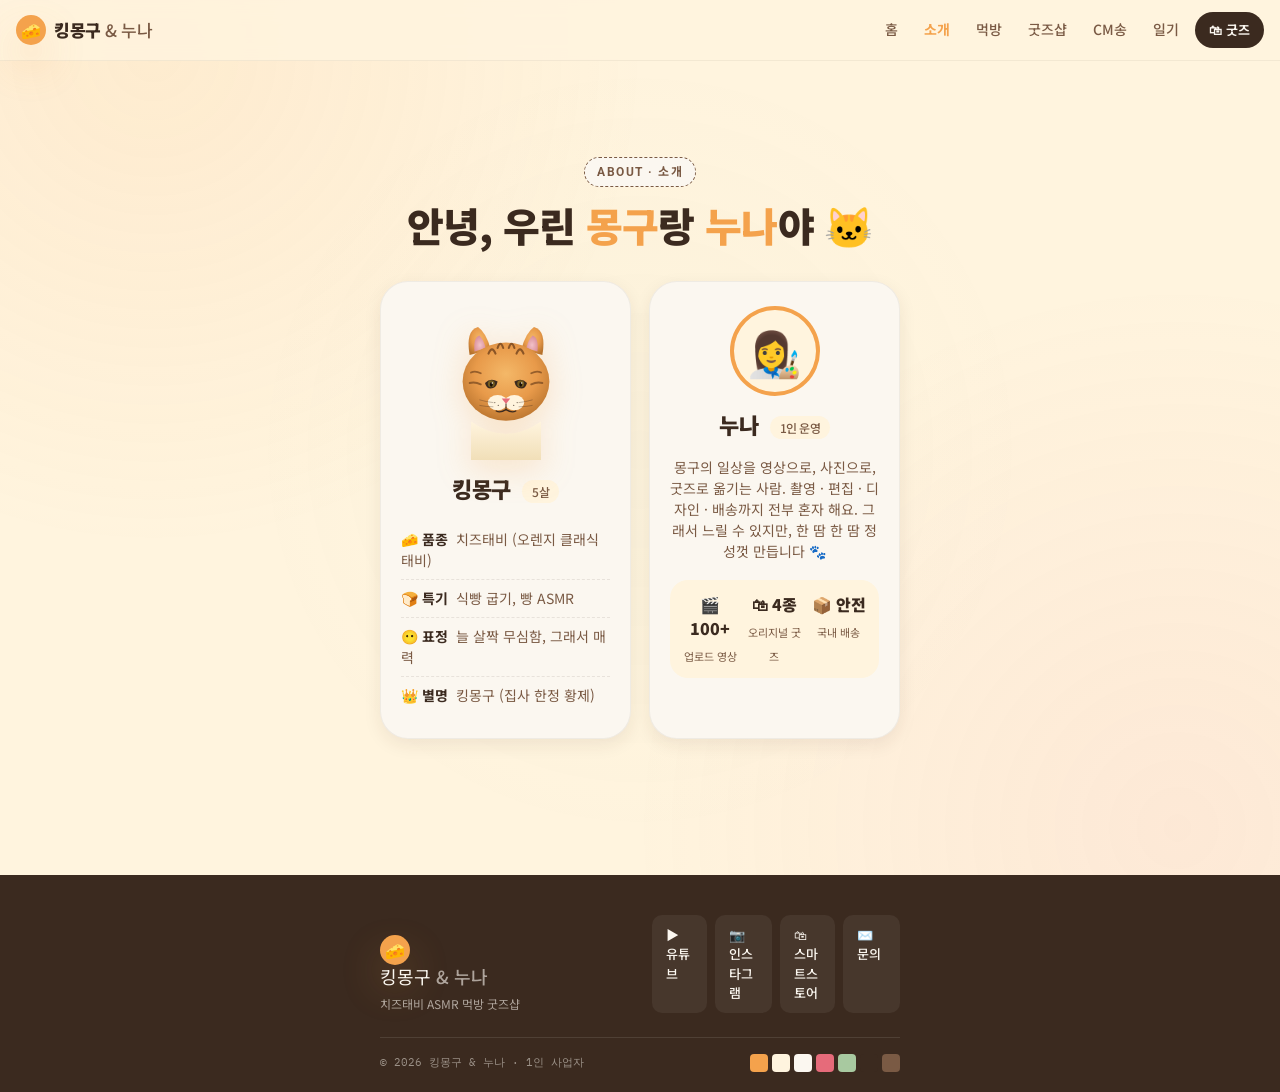
==== about.html @ 5a8cb46b "Refactor: split single-page site into tab-based multi-page structure - index.html: hero + quick-link" ====
<!doctype html>
<html lang="ko">
<head>
  <meta charset="utf-8" />
  <meta name="viewport" content="width=device-width,initial-scale=1,viewport-fit=cover" />
  <meta name="theme-color" content="#F4A24C" />
  <meta name="description" content="치즈태비 킹몽구와 누나를 소개합니다." />

  <title>소개 — 킹몽구 &amp; 누나</title>

  <link rel="preconnect" href="https://fonts.googleapis.com">
  <link rel="preconnect" href="https://fonts.gstatic.com" crossorigin>
  <link href="https://fonts.googleapis.com/css2?family=Noto+Sans+KR:wght@400;500;700;800;900&family=Roboto:wght@400;500;700;900&family=IBM+Plex+Mono:wght@400;500;600&display=swap" rel="stylesheet">

  <link rel="stylesheet" href="./styles.css" />
  <link rel="icon" href="data:image/svg+xml,%3Csvg xmlns='http://www.w3.org/2000/svg' viewBox='0 0 100 100'%3E%3Ctext y='.9em' font-size='90'%3E🧀%3C/text%3E%3C/svg%3E" />
</head>
<body data-page="about">

<!-- ============ 상단 네비 ============ -->
<header class="topbar" data-shrink>
  <a class="brand" href="index.html" aria-label="킹몽구 홈">
    <span class="brand-dot">🧀</span>
    <span class="brand-name">킹몽구 <em>&amp; 누나</em></span>
  </a>
  <nav class="topnav" aria-label="페이지">
    <a href="index.html">홈</a>
    <a href="about.html">소개</a>
    <a href="videos.html">먹방</a>
    <a href="shop.html">굿즈샵</a>
    <a href="cmsong.html">CM송</a>
    <a href="diary.html">일기</a>
  </nav>
  <a class="topcta" href="shop.html">🛍 굿즈</a>
</header>

<main>

<!-- ============ 소개 ============ -->
<section class="section about" id="about">
  <div class="section-head">
    <span class="kicker">about · 소개</span>
    <h2>안녕, 우린 <em>몽구</em>랑 <em>누나</em>야 🐱</h2>
  </div>

  <div class="about-grid">
    <div class="about-card mongu-card">
      <object class="about-mongu" type="image/svg+xml" data="./assets/mongu.svg" tabindex="-1"></object>
      <h3>킹몽구 <span class="age">5살</span></h3>
      <ul class="facts">
        <li>🧀 <b>품종</b> 치즈태비 (오렌지 클래식 태비)</li>
        <li>🍞 <b>특기</b> 식빵 굽기, 빵 ASMR</li>
        <li>😶 <b>표정</b> 늘 살짝 무심함, 그래서 매력</li>
        <li>👑 <b>별명</b> 킹몽구 (집사 한정 황제)</li>
      </ul>
    </div>

    <div class="about-card sister-card">
      <div class="sis-emoji">👩‍🎨</div>
      <h3>누나 <span class="age">1인 운영</span></h3>
      <p class="sis-bio">
        몽구의 일상을 영상으로, 사진으로, 굿즈로 옮기는 사람.
        촬영 · 편집 · 디자인 · 배송까지 전부 혼자 해요.
        그래서 느릴 수 있지만, 한 땀 한 땀 정성껏 만듭니다 🐾
      </p>
      <div class="trust">
        <div class="trust-item"><b>🎬 100+</b><span>업로드 영상</span></div>
        <div class="trust-item"><b>🛍 4종</b><span>오리지널 굿즈</span></div>
        <div class="trust-item"><b>📦 안전</b><span>국내 배송</span></div>
      </div>
    </div>
  </div>
</section>

</main>

<!-- ============ 푸터 ============ -->
<footer class="foot">
  <div class="foot-top">
    <div class="foot-brand">
      <span class="brand-dot">🧀</span>
      <span class="brand-name">킹몽구 <em>&amp; 누나</em></span>
      <p class="foot-tag">치즈태비 ASMR 먹방 굿즈샵</p>
    </div>
    <div class="foot-links">
      <a href="https://www.youtube.com/@cat.sister" target="_blank" rel="noopener">▶ 유튜브</a>
      <a href="#" target="_blank" rel="noopener">📷 인스타그램</a>
      <a href="#" target="_blank" rel="noopener">🛍 스마트스토어</a>
      <a href="mailto:hello@example.com">✉️ 문의</a>
    </div>
  </div>
  <div class="foot-bottom">
    <span>© 2026 킹몽구 & 누나 · 1인 사업자</span>
    <span class="palette-strip" aria-label="브랜드 컬러팔레트">
      <i style="background:#F4A24C"></i>
      <i style="background:#FFF4DE"></i>
      <i style="background:#FBF7F0"></i>
      <i style="background:#E66B7A"></i>
      <i style="background:#A8C9A0"></i>
      <i style="background:#3B2A1F"></i>
      <i style="background:#7A5A44"></i>
    </span>
  </div>
</footer>

<script src="./app.js" defer></script>
</body>
</html>
---- styles.css ----
/* ============================================
   킹몽구 & 누나 — Brand Site Stylesheet v1
   디자인 시스템: 7-color warm analog palette
   ============================================ */

/* ===== Tokens ===== */
:root {
  /* Brand colors */
  --cheese:     #F4A24C;
  --cream:      #FFF4DE;
  --paper:      #FBF7F0;
  --strawberry: #E66B7A;
  --sage:       #A8C9A0;
  --bean:       #3B2A1F;
  --mocha:      #7A5A44;

  /* Semantic */
  --bg:         var(--cream);
  --surface:    var(--paper);
  --ink:        var(--bean);
  --ink-soft:   var(--mocha);
  --primary:    var(--cheese);
  --accent:     var(--strawberry);

  /* Type */
  --font-kr: 'Noto Sans KR','Apple SD Gothic Neo',sans-serif;
  --font-en: 'Roboto','Noto Sans KR',sans-serif;
  --font-mono: 'IBM Plex Mono',monospace;

  /* Layout */
  --container: 520px;
  --container-wide: 1080px;
  --radius-sm: 10px;
  --radius:    18px;
  --radius-lg: 28px;

  /* Shadows */
  --shadow-1: 0 6px 18px rgba(59,42,31,.08);
  --shadow-2: 0 12px 32px rgba(59,42,31,.14);
  --shadow-warm: 0 20px 40px rgba(244,162,76,.25);

  /* Motion */
  --ease: cubic-bezier(.2,.8,.2,1);
}

/* ===== Reset ===== */
*, *::before, *::after { box-sizing: border-box; }
html, body { margin: 0; padding: 0; }
body {
  font-family: var(--font-kr);
  color: var(--ink);
  background: var(--bg);
  line-height: 1.5;
  -webkit-font-smoothing: antialiased;
  -webkit-text-size-adjust: 100%;
  overflow-x: hidden;
}
img, svg, object { display: block; max-width: 100%; }
a { color: inherit; text-decoration: none; }
button { font: inherit; color: inherit; background: none; border: 0; cursor: pointer; }

/* ===== Ambient bg (whole page) ===== */
body::before {
  content: "";
  position: fixed; inset: 0;
  background:
    radial-gradient(circle at 12% 6%, rgba(244,162,76,.10), transparent 35%),
    radial-gradient(circle at 92% 92%, rgba(230,107,122,.08), transparent 38%),
    radial-gradient(circle at 50% 50%, rgba(168,201,160,.04), transparent 50%);
  pointer-events: none;
  z-index: -1;
}

/* ===== Topbar (sticky) ===== */
.topbar {
  position: sticky; top: 0; z-index: 50;
  display: flex; align-items: center; gap: 12px;
  padding: 12px 16px;
  background: rgba(255,244,222,.85);
  backdrop-filter: blur(10px);
  -webkit-backdrop-filter: blur(10px);
  border-bottom: 1px solid rgba(59,42,31,.06);
  transition: padding .25s var(--ease), background .25s var(--ease);
}
.topbar[data-shrunk] {
  padding: 8px 16px;
  background: rgba(251,247,240,.92);
  box-shadow: 0 1px 0 rgba(59,42,31,.06);
}
.brand {
  display: flex; align-items: center; gap: 8px;
  font-weight: 900; letter-spacing: -.5px;
  margin-right: auto;
}
.brand-dot {
  width: 30px; height: 30px;
  display: grid; place-items: center;
  background: var(--cheese);
  border-radius: 50%;
  font-size: 16px;
  box-shadow: var(--shadow-warm);
  flex-shrink: 0;
}
.brand-name {
  font-size: 17px; line-height: 1; color: var(--ink);
}
.brand-name em {
  font-style: normal; color: var(--mocha); font-weight: 500;
}
.topnav { display: none; gap: 18px; font-size: 14px; font-weight: 500; color: var(--ink-soft); }
.topnav a { padding: 6px 4px; border-radius: 6px; transition: color .15s; }
.topnav a:hover { color: var(--ink); }
.topcta {
  background: var(--ink);
  color: var(--paper);
  padding: 8px 14px;
  border-radius: 999px;
  font-size: 13px; font-weight: 700;
  transition: transform .15s var(--ease), background .15s;
}
.topcta:hover { transform: translateY(-1px); background: var(--cheese); color: var(--ink); }

/* ===== HERO ===== */
.hero {
  position: relative;
  min-height: 92vh;
  min-height: 92svh;
  display: flex; flex-direction: column; justify-content: flex-end;
  padding: 24px 20px 60px;
  overflow: hidden;
  isolation: isolate;
  color: var(--paper);
}
.hero-bg {
  position: absolute; inset: 0; z-index: -1;
  background:
    radial-gradient(circle at 70% 35%, #E89A4A 0%, #C97D2C 55%, #6E4317 100%);
  overflow: hidden;
}
.hero-bg iframe {
  position: absolute; top: 50%; left: 50%;
  width: 177.77vh; min-width: 100%; height: 56.25vw; min-height: 100%;
  transform: translate(-50%,-50%);
  border: 0;
  pointer-events: none;
  opacity: 0;
  transition: opacity .8s ease;
}
.hero-bg iframe.is-loaded { opacity: 1; }
.hero-fallback {
  position: absolute; inset: 0;
  display: grid; place-items: center;
}
.hero-mongu {
  width: min(60vw, 360px);
  filter: drop-shadow(0 10px 30px rgba(0,0,0,.2));
  animation: gentle-bob 4s var(--ease) infinite;
  pointer-events: none;
}
@keyframes gentle-bob {
  0%, 100% { transform: translateY(0) rotate(-2deg); }
  50%      { transform: translateY(-10px) rotate(2deg); }
}
.hero-scrim {
  position: absolute; inset: 0;
  background:
    linear-gradient(180deg,
      rgba(59,42,31,.55) 0%,
      rgba(59,42,31,.10) 35%,
      rgba(59,42,31,.10) 55%,
      rgba(59,42,31,.85) 100%);
}
.hero-grain {
  position: absolute; inset: 0;
  background-image: url("data:image/svg+xml;utf8,<svg xmlns='http://www.w3.org/2000/svg' width='180' height='180'><filter id='n'><feTurbulence type='fractalNoise' baseFrequency='1.2' numOctaves='2' seed='4'/><feColorMatrix values='0 0 0 0 1  0 0 0 0 1  0 0 0 0 1  0 0 0 0.06 0'/></filter><rect width='100%25' height='100%25' filter='url(%23n)'/></svg>");
  mix-blend-mode: overlay;
  pointer-events: none;
}

.hero-tags {
  position: absolute; top: 16px; left: 16px;
  display: flex; gap: 8px;
  z-index: 2;
}
.tag {
  font-family: var(--font-en);
  font-size: 11px; font-weight: 700; letter-spacing: .5px;
  padding: 5px 10px; border-radius: 999px;
  background: rgba(251,247,240,.18);
  border: 1px solid rgba(251,247,240,.35);
  backdrop-filter: blur(4px);
  color: var(--paper);
}
.tag-live { color: #fff; background: var(--strawberry); border-color: transparent; }

.hero-copy {
  position: relative; z-index: 1;
}
.hero-badge {
  display: inline-block;
  font-size: 12px; font-weight: 700; letter-spacing: .3px;
  padding: 6px 12px; border-radius: 999px;
  background: rgba(251,247,240,.18);
  border: 1px solid rgba(251,247,240,.35);
  margin-bottom: 16px;
}
.hero-copy h1 {
  font-family: var(--font-kr);
  font-weight: 900;
  font-size: clamp(34px, 9vw, 52px);
  line-height: 1.15;
  letter-spacing: -.7px;
  margin: 0 0 12px;
  text-shadow: 0 4px 16px rgba(0,0,0,.35);
}
.hero-copy h1 em { font-style: normal; color: var(--cheese); }
.hero-sub {
  font-size: clamp(14px, 3.6vw, 17px);
  line-height: 1.6;
  margin: 0 0 24px;
  opacity: .95;
}
.hero-sub b { color: var(--cheese); font-weight: 700; }
.hero-ctas {
  display: flex; gap: 10px; flex-wrap: wrap;
}
.btn {
  display: inline-flex; align-items: center; justify-content: center;
  gap: 6px;
  padding: 14px 22px;
  border-radius: 999px;
  font-weight: 700; font-size: 14px;
  letter-spacing: -.2px;
  transition: transform .18s var(--ease), box-shadow .18s, background .15s;
  white-space: nowrap;
}
.btn-primary { background: var(--cheese); color: var(--ink); box-shadow: 0 8px 18px rgba(244,162,76,.35); }
.btn-primary:hover { transform: translateY(-2px); box-shadow: 0 12px 24px rgba(244,162,76,.45); }
.btn-ghost {
  background: rgba(251,247,240,.16);
  color: var(--paper);
  border: 1px solid rgba(251,247,240,.5);
}
.btn-ghost:hover { background: rgba(251,247,240,.26); }
.btn-sm { padding: 8px 16px; font-size: 13px; }

.hero-scroll {
  position: absolute; bottom: 18px; left: 50%; transform: translateX(-50%);
  display: flex; flex-direction: column; gap: 4px; align-items: center;
  padding: 8px;
}
.hero-scroll span {
  width: 6px; height: 6px; border-radius: 50%;
  background: rgba(251,247,240,.6);
  animation: scroll-pulse 1.5s var(--ease) infinite;
}
.hero-scroll span:nth-child(2) { animation-delay: .2s; }
.hero-scroll span:nth-child(3) { animation-delay: .4s; }
@keyframes scroll-pulse {
  0%, 100% { opacity: .3; transform: translateY(0); }
  50%      { opacity: 1; transform: translateY(2px); }
}

/* ===== Section base ===== */
.section {
  padding: 64px 20px;
  max-width: var(--container-wide);
  margin: 0 auto;
}
.section-head {
  max-width: var(--container);
  margin: 0 auto 32px;
  text-align: center;
}
.kicker {
  display: inline-block;
  font-family: var(--font-en);
  font-size: 12px; font-weight: 700; letter-spacing: 1.5px;
  text-transform: uppercase;
  color: var(--mocha);
  background: var(--paper);
  padding: 5px 12px; border-radius: 999px;
  border: 1px dashed var(--mocha);
  margin-bottom: 14px;
}
.section h2 {
  font-family: var(--font-kr);
  font-weight: 900;
  font-size: clamp(26px, 7vw, 40px);
  line-height: 1.2;
  letter-spacing: -.7px;
  margin: 0 0 12px;
  color: var(--ink);
}
.section h2 em { font-style: normal; color: var(--cheese); }
.section-sub {
  font-size: 14px; color: var(--ink-soft); margin: 0;
}
.section-sub a { color: var(--cheese); font-weight: 700; }

/* ===== About ===== */
.about-grid {
  display: grid; gap: 18px;
  max-width: var(--container);
  margin: 0 auto;
}
.about-card {
  background: var(--paper);
  border-radius: var(--radius-lg);
  padding: 24px 20px;
  box-shadow: var(--shadow-1);
  border: 1px solid rgba(59,42,31,.06);
  text-align: center;
}
.about-card h3 {
  font-weight: 900;
  font-size: 22px;
  margin: 12px 0 16px;
  letter-spacing: -.5px;
}
.about-card .age {
  font-size: 12px; font-weight: 500; color: var(--ink-soft);
  background: var(--cream); padding: 3px 10px; border-radius: 999px;
  margin-left: 6px; vertical-align: middle;
}
.about-mongu {
  width: 140px; height: 154px;
  margin: 0 auto;
  filter: drop-shadow(0 8px 16px rgba(244,162,76,.25));
}
.facts {
  list-style: none; padding: 0; margin: 0;
  text-align: left;
  font-size: 14px;
  color: var(--ink-soft);
}
.facts li { padding: 8px 0; border-bottom: 1px dashed rgba(59,42,31,.1); }
.facts li:last-child { border-bottom: 0; }
.facts b { color: var(--ink); margin-right: 4px; }

.sis-emoji {
  width: 90px; height: 90px;
  margin: 0 auto;
  display: grid; place-items: center;
  background: var(--cream);
  border-radius: 50%;
  font-size: 44px;
  box-shadow: inset 0 0 0 4px var(--cheese);
}
.sis-bio { font-size: 14px; color: var(--ink-soft); margin: 12px 0 18px; }
.trust {
  display: grid; grid-template-columns: repeat(3,1fr); gap: 8px;
  background: var(--cream); border-radius: var(--radius); padding: 12px;
}
.trust-item { text-align: center; }
.trust-item b { display: block; font-weight: 900; font-size: 16px; color: var(--ink); margin-bottom: 2px; }
.trust-item span { font-size: 11px; color: var(--ink-soft); }

/* ===== Videos ===== */
.video-grid {
  display: grid; grid-template-columns: 1fr 1fr;
  gap: 12px;
  max-width: var(--container);
  margin: 0 auto;
}
.video-card {
  display: block;
  background: var(--paper);
  border-radius: var(--radius);
  overflow: hidden;
  box-shadow: var(--shadow-1);
  transition: transform .2s var(--ease), box-shadow .2s;
  border: 1px solid rgba(59,42,31,.06);
}
.video-card:hover { transform: translateY(-3px); box-shadow: var(--shadow-2); }
.video-thumb {
  position: relative;
  aspect-ratio: 16/9;
  background:
    radial-gradient(circle at 60% 40%, #F4A24C 0%, #B5712C 60%, #3B2A1F 100%);
  display: grid; place-items: center;
}
.video-card[data-yt-thumb] .video-thumb {
  background-size: cover; background-position: center;
}
.play {
  width: 38px; height: 38px;
  background: rgba(251,247,240,.92);
  color: var(--ink);
  border-radius: 50%;
  display: grid; place-items: center;
  font-size: 14px;
  padding-left: 3px;
  box-shadow: 0 4px 12px rgba(0,0,0,.3);
  transition: transform .18s;
}
.video-card:hover .play { transform: scale(1.1); }
.video-meta {
  padding: 10px 12px;
  position: relative;
}
.video-meta .duration {
  position: absolute; top: -22px; right: 8px;
  background: rgba(0,0,0,.75); color: #fff;
  font-family: var(--font-mono);
  font-size: 10px;
  padding: 2px 6px;
  border-radius: 4px;
}
.video-meta h4 {
  font-size: 13px; font-weight: 700;
  margin: 0 0 4px;
  line-height: 1.3;
  letter-spacing: -.3px;
  display: -webkit-box; -webkit-line-clamp: 2; -webkit-box-orient: vertical;
  overflow: hidden;
}
.video-meta .views {
  font-family: var(--font-en);
  font-size: 11px; color: var(--ink-soft);
}

.more-link {
  display: block;
  text-align: center;
  margin-top: 24px;
  font-size: 14px; font-weight: 700;
  color: var(--cheese);
  padding: 8px;
}
.more-link:hover { text-decoration: underline; }

/* ===== Shop ===== */
.goods-grid {
  display: grid; grid-template-columns: 1fr 1fr;
  gap: 12px;
  max-width: var(--container);
  margin: 0 auto;
}
.good-card {
  position: relative;
  background: var(--paper);
  border-radius: var(--radius);
  overflow: hidden;
  box-shadow: var(--shadow-1);
  border: 1px solid rgba(59,42,31,.06);
  display: flex; flex-direction: column;
  transition: transform .2s var(--ease), box-shadow .2s;
}
.good-card:hover { transform: translateY(-3px); box-shadow: var(--shadow-2); }
.good-card.featured { grid-column: 1 / -1; }
.good-card.featured .good-art { aspect-ratio: 16/8; }
.badge-new {
  position: absolute; top: 10px; left: 10px; z-index: 2;
  background: var(--strawberry); color: var(--paper);
  font-size: 10px; font-weight: 800; letter-spacing: .5px;
  padding: 3px 9px; border-radius: 999px;
}
.good-art {
  background: var(--bg);
  background-color: var(--bg);
  aspect-ratio: 1;
  display: grid; place-items: center;
  position: relative;
  overflow: hidden;
}
.good-card .good-art { background: var(--bg); }
.good-card .good-art { background: var(--bg); background-color: var(--bg); }
.good-art { background: var(--bg); }
.good-card .good-art { background: linear-gradient(135deg, var(--bg, var(--cream)), color-mix(in srgb, var(--bg, var(--cream)) 70%, white)); }
.good-art {
  background: var(--bg, var(--cream));
}
/* override with inline --bg */
.good-card .good-art { background: linear-gradient(135deg, var(--bg, var(--cream)) 0%, transparent 100%), var(--bg, var(--cream)); }
.good-art .emoji {
  font-size: 56px;
  filter: drop-shadow(0 4px 8px rgba(0,0,0,.15));
}
.good-art .emoji-stack {
  position: absolute; bottom: 14px; right: 14px;
  font-size: 24px; opacity: .8;
}
.good-info {
  padding: 14px 14px 16px;
  flex: 1;
  display: flex; flex-direction: column;
}
.good-info h3 {
  font-size: 15px; font-weight: 800;
  margin: 0 0 4px;
  letter-spacing: -.3px;
}
.good-info p {
  font-size: 12px; color: var(--ink-soft);
  margin: 0 0 12px;
  line-height: 1.4;
  flex: 1;
}
.good-bottom {
  display: flex; align-items: center; justify-content: space-between;
  gap: 8px;
}
.price {
  font-family: var(--font-mono);
  font-weight: 700; font-size: 15px;
  color: var(--ink);
}

.shop-note {
  margin: 24px auto 0;
  max-width: var(--container);
  background: var(--cream);
  border: 1px dashed var(--mocha);
  border-radius: var(--radius);
  padding: 14px 16px;
  display: flex; gap: 12px; align-items: flex-start;
  font-size: 13px;
}
.shop-note span { font-size: 22px; flex-shrink: 0; }
.shop-note p { margin: 0; color: var(--ink-soft); line-height: 1.55; }
.shop-note b { color: var(--ink); }

/* ===== CM Song ===== */
.cmsong {
  background: linear-gradient(180deg, transparent, rgba(244,162,76,.08));
}
.song-card {
  max-width: var(--container);
  margin: 0 auto;
  background: var(--paper);
  border-radius: var(--radius-lg);
  padding: 24px 20px;
  box-shadow: var(--shadow-2);
  border: 1px solid rgba(59,42,31,.06);
  display: grid;
  grid-template-columns: 1fr;
  gap: 18px;
  align-items: center;
}
.vinyl {
  width: 180px; height: 180px;
  margin: 0 auto;
  position: relative;
}
.vinyl-disc {
  width: 100%; height: 100%;
  border-radius: 50%;
  background:
    radial-gradient(circle at 50% 50%, #2a1a10 0%, #0f0a06 60%, #050300 100%);
  position: relative;
  box-shadow: 0 12px 28px rgba(59,42,31,.35), inset 0 0 0 1px rgba(244,162,76,.1);
  display: grid; place-items: center;
}
.vinyl-disc::before, .vinyl-disc::after {
  content: ""; position: absolute; inset: 0;
  border-radius: 50%; pointer-events: none;
}
.vinyl-disc::before {
  background: repeating-radial-gradient(circle at center, transparent 0 4px, rgba(244,162,76,.04) 4px 5px);
}
.vinyl-disc::after {
  inset: 14px;
  border: 1px solid rgba(244,162,76,.08);
}
.vinyl-label {
  width: 80px; height: 80px;
  border-radius: 50%;
  background: var(--cheese);
  padding: 8px;
  box-shadow: inset 0 0 0 3px var(--paper), 0 0 0 8px var(--strawberry);
}
.vinyl.is-playing .vinyl-disc {
  animation: spin 4s linear infinite;
}
@keyframes spin {
  to { transform: rotate(360deg); }
}

.song-body h3 {
  font-size: 20px; font-weight: 900; margin: 0 0 4px;
  letter-spacing: -.5px;
  text-align: center;
}
.song-body h3 .demo {
  font-size: 12px; color: var(--ink-soft); font-weight: 500;
}
.song-credit {
  text-align: center;
  font-size: 12px; color: var(--ink-soft); margin: 0 0 16px;
  font-style: italic;
}
.lyrics {
  font-family: var(--font-kr);
  font-size: 15px; font-weight: 500;
  line-height: 1.9;
  color: var(--ink);
  background: var(--cream);
  border-radius: var(--radius);
  padding: 18px 20px;
  margin: 0 0 18px;
  white-space: pre-wrap;
  text-align: center;
}
.song-controls {
  display: flex; flex-direction: column; gap: 12px;
  margin-bottom: 14px;
}
.play-btn {
  display: inline-flex; align-items: center; gap: 10px;
  background: var(--cheese); color: var(--ink);
  padding: 12px 20px; border-radius: 999px;
  font-weight: 800;
  align-self: center;
  box-shadow: 0 6px 14px rgba(244,162,76,.35);
  transition: transform .18s var(--ease);
}
.play-btn:hover { transform: translateY(-2px); }
.play-ico { font-size: 13px; }
.volume {
  width: 100%;
  accent-color: var(--cheese);
}
.bg-toggle {
  display: flex; align-items: center; gap: 8px; justify-content: center;
  font-size: 13px; color: var(--ink-soft);
}
.bg-toggle input { accent-color: var(--cheese); }
.song-note {
  font-size: 12px; color: var(--ink-soft);
  background: var(--cream);
  border-radius: var(--radius-sm);
  padding: 10px 14px;
  margin: 0;
}
.song-note code {
  font-family: var(--font-mono);
  background: rgba(244,162,76,.18);
  padding: 1px 6px;
  border-radius: 4px;
  font-size: 11px;
}

/* ===== Diary ===== */
.diary-list {
  max-width: var(--container);
  margin: 0 auto;
  display: flex; flex-direction: column; gap: 12px;
}
.diary-item {
  background: var(--paper);
  border-radius: var(--radius);
  padding: 18px 20px;
  border: 1px solid rgba(59,42,31,.06);
  border-left: 4px solid var(--cheese);
  transition: transform .15s var(--ease);
}
.diary-item:hover { transform: translateX(4px); }
.diary-item time {
  font-family: var(--font-mono);
  font-size: 11px;
  color: var(--ink-soft);
  letter-spacing: .5px;
}
.diary-item h4 {
  font-size: 16px; font-weight: 800;
  margin: 6px 0 6px;
  letter-spacing: -.3px;
}
.diary-item p {
  font-size: 13px; color: var(--ink-soft);
  margin: 0; line-height: 1.55;
}

/* ===== Footer ===== */
.foot {
  background: var(--bean);
  color: var(--paper);
  padding: 40px 20px 20px;
  margin-top: 40px;
}
.foot-top {
  max-width: var(--container);
  margin: 0 auto 24px;
  display: grid; gap: 24px;
}
.foot-brand .brand-dot { background: var(--cheese); }
.foot-brand .brand-name { color: var(--paper); font-size: 18px; }
.foot-brand .brand-name em { color: rgba(251,247,240,.6); }
.foot-tag {
  font-size: 12px; color: rgba(251,247,240,.6);
  margin: 6px 0 0;
}
.foot-links {
  display: grid; grid-template-columns: 1fr 1fr; gap: 8px;
}
.foot-links a {
  background: rgba(251,247,240,.06);
  padding: 10px 14px;
  border-radius: var(--radius-sm);
  font-size: 13px; font-weight: 500;
  transition: background .15s;
}
.foot-links a:hover { background: rgba(244,162,76,.18); color: var(--cheese); }
.foot-bottom {
  max-width: var(--container);
  margin: 0 auto;
  padding-top: 16px;
  border-top: 1px solid rgba(251,247,240,.1);
  display: flex; flex-direction: column; gap: 12px; align-items: flex-start;
  font-size: 11px; color: rgba(251,247,240,.5);
  font-family: var(--font-mono);
}
.palette-strip {
  display: flex; gap: 4px;
}
.palette-strip i {
  width: 18px; height: 18px;
  border-radius: 4px;
  display: block;
}

/* ===== Mini music (floating) ===== */
.mini-music {
  position: fixed;
  bottom: 16px; right: 16px;
  z-index: 60;
}
.mini-music button {
  width: 52px; height: 52px;
  border-radius: 50%;
  background: var(--cheese);
  color: var(--ink);
  font-size: 22px;
  box-shadow: 0 8px 20px rgba(244,162,76,.45);
  transition: transform .18s var(--ease);
}
.mini-music button:hover { transform: scale(1.08); }
.mini-music button.is-on {
  background: var(--strawberry);
  color: var(--paper);
  animation: pulse-ring 2s var(--ease) infinite;
}
@keyframes pulse-ring {
  0%, 100% { box-shadow: 0 8px 20px rgba(230,107,122,.45), 0 0 0 0 rgba(230,107,122,.4); }
  50%      { box-shadow: 0 8px 20px rgba(230,107,122,.45), 0 0 0 12px rgba(230,107,122,0); }
}

/* ===== Reveal animation ===== */
.section-head, .about-card, .video-card, .good-card, .diary-item, .song-card {
  opacity: 0;
  transform: translateY(20px);
  transition: opacity .6s var(--ease), transform .6s var(--ease);
}
.section-head.in, .about-card.in, .video-card.in, .good-card.in, .diary-item.in, .song-card.in {
  opacity: 1; transform: translateY(0);
}

/* ===== Tablet+ ===== */
@media (min-width: 720px) {
  .topnav { display: flex; }
  .about-grid { grid-template-columns: 1fr 1fr; }
  .video-grid { grid-template-columns: repeat(4, 1fr); }
  .goods-grid { grid-template-columns: repeat(4, 1fr); }
  .good-card.featured { grid-column: span 2; grid-row: span 2; }
  .good-card.featured .good-art { aspect-ratio: 1; }
  .song-card { grid-template-columns: 200px 1fr; gap: 28px; padding: 32px; }
  .vinyl { width: 200px; height: 200px; margin: 0; }
  .song-body h3, .song-credit { text-align: left; }
  .play-btn { align-self: flex-start; }
  .lyrics { text-align: left; }
  .foot-top { grid-template-columns: 1fr 1fr; align-items: end; }
  .foot-links { grid-template-columns: repeat(4, auto); justify-content: end; }
  .foot-bottom { flex-direction: row; justify-content: space-between; align-items: center; }
  .section { padding: 96px 24px; }
  .hero-copy { max-width: 640px; margin: 0 auto; text-align: center; }
  .hero-ctas { justify-content: center; }
  .hero-tags { left: 50%; transform: translateX(-50%); }
}

/* ===== Nav active tab ===== */
.topnav a.active {
  color: var(--cheese);
  font-weight: 700;
}

/* ===== Quick links (home page) ===== */
.quick-links { padding-top: 48px; padding-bottom: 80px; }
.quick-grid {
  display: grid;
  grid-template-columns: repeat(2, 1fr);
  gap: 14px;
  max-width: var(--container);
  margin: 0 auto;
}
.quick-card {
  display: flex; flex-direction: column; align-items: center;
  gap: 8px;
  background: var(--paper);
  border-radius: var(--radius);
  padding: 24px 16px;
  box-shadow: var(--shadow-1);
  border: 1px solid rgba(59,42,31,.06);
  text-align: center;
  transition: transform .2s var(--ease), box-shadow .2s;
}
.quick-card:hover { transform: translateY(-3px); box-shadow: var(--shadow-2); }
.quick-icon { font-size: 36px; }
.quick-card h3 { font-size: 16px; font-weight: 800; margin: 0; letter-spacing: -.3px; }
.quick-card p { font-size: 12px; color: var(--ink-soft); margin: 0; line-height: 1.4; }

@media (min-width: 720px) {
  .quick-grid { grid-template-columns: repeat(5, 1fr); }
}

/* ===== Reduced motion ===== */
@media (prefers-reduced-motion: reduce) {
  *, *::before, *::after {
    animation-duration: .01ms !important;
    animation-iteration-count: 1 !important;
    transition-duration: .01ms !important;
  }
  .hero-mongu { animation: none; }
  .vinyl.is-playing .vinyl-disc { animation: none; }
}
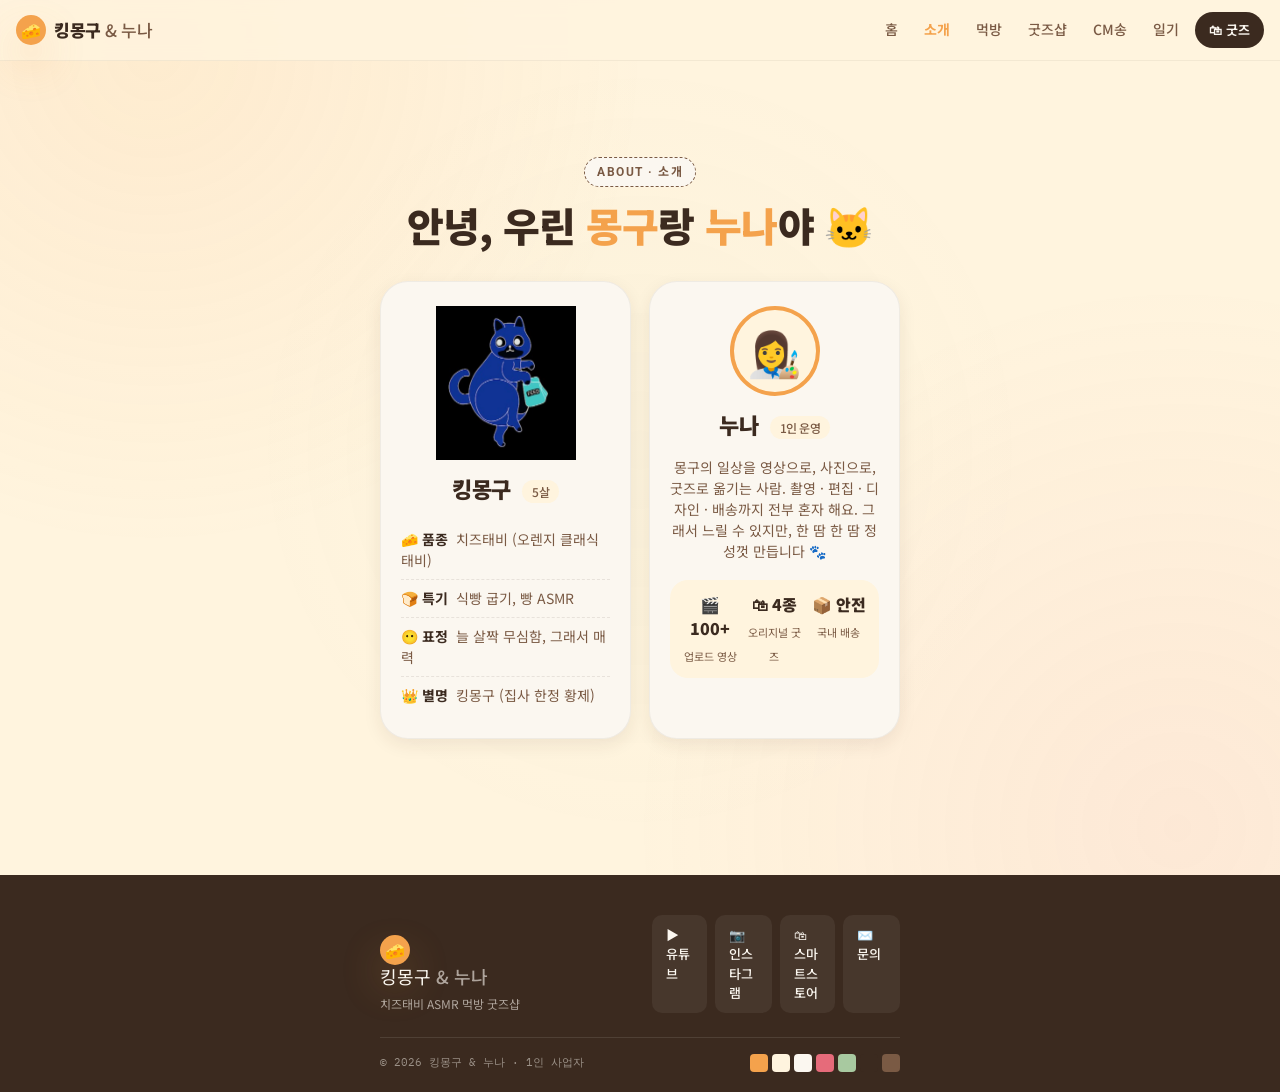
==== commit 96944224: "Update: replace mongu illustration with new PNG character image - Copy new mongu.png to assets - Rep" ====
--- a/about.html
+++ b/about.html
@@ -45,7 +45,7 @@
 
   <div class="about-grid">
     <div class="about-card mongu-card">
-      <object class="about-mongu" type="image/svg+xml" data="./assets/mongu.svg" tabindex="-1"></object>
+      <img class="about-mongu" src="./assets/mongu.png" alt="킹몽구" />
       <h3>킹몽구 <span class="age">5살</span></h3>
       <ul class="facts">
         <li>🧀 <b>품종</b> 치즈태비 (오렌지 클래식 태비)</li>
--- a/styles.css
+++ b/styles.css
@@ -153,9 +153,9 @@
 }
 .hero-mongu {
   width: min(60vw, 360px);
-  filter: drop-shadow(0 10px 30px rgba(0,0,0,.2));
   animation: gentle-bob 4s var(--ease) infinite;
   pointer-events: none;
+  mix-blend-mode: screen;
 }
 @keyframes gentle-bob {
   0%, 100% { transform: translateY(0) rotate(-2deg); }
@@ -326,7 +326,7 @@
 .about-mongu {
   width: 140px; height: 154px;
   margin: 0 auto;
-  filter: drop-shadow(0 8px 16px rgba(244,162,76,.25));
+  mix-blend-mode: multiply;
 }
 .facts {
   list-style: none; padding: 0; margin: 0;
@@ -566,9 +566,8 @@
 .vinyl-label {
   width: 80px; height: 80px;
   border-radius: 50%;
-  background: var(--cheese);
-  padding: 8px;
-  box-shadow: inset 0 0 0 3px var(--paper), 0 0 0 8px var(--strawberry);
+  object-fit: cover;
+  mix-blend-mode: screen;
 }
 .vinyl.is-playing .vinyl-disc {
   animation: spin 4s linear infinite;
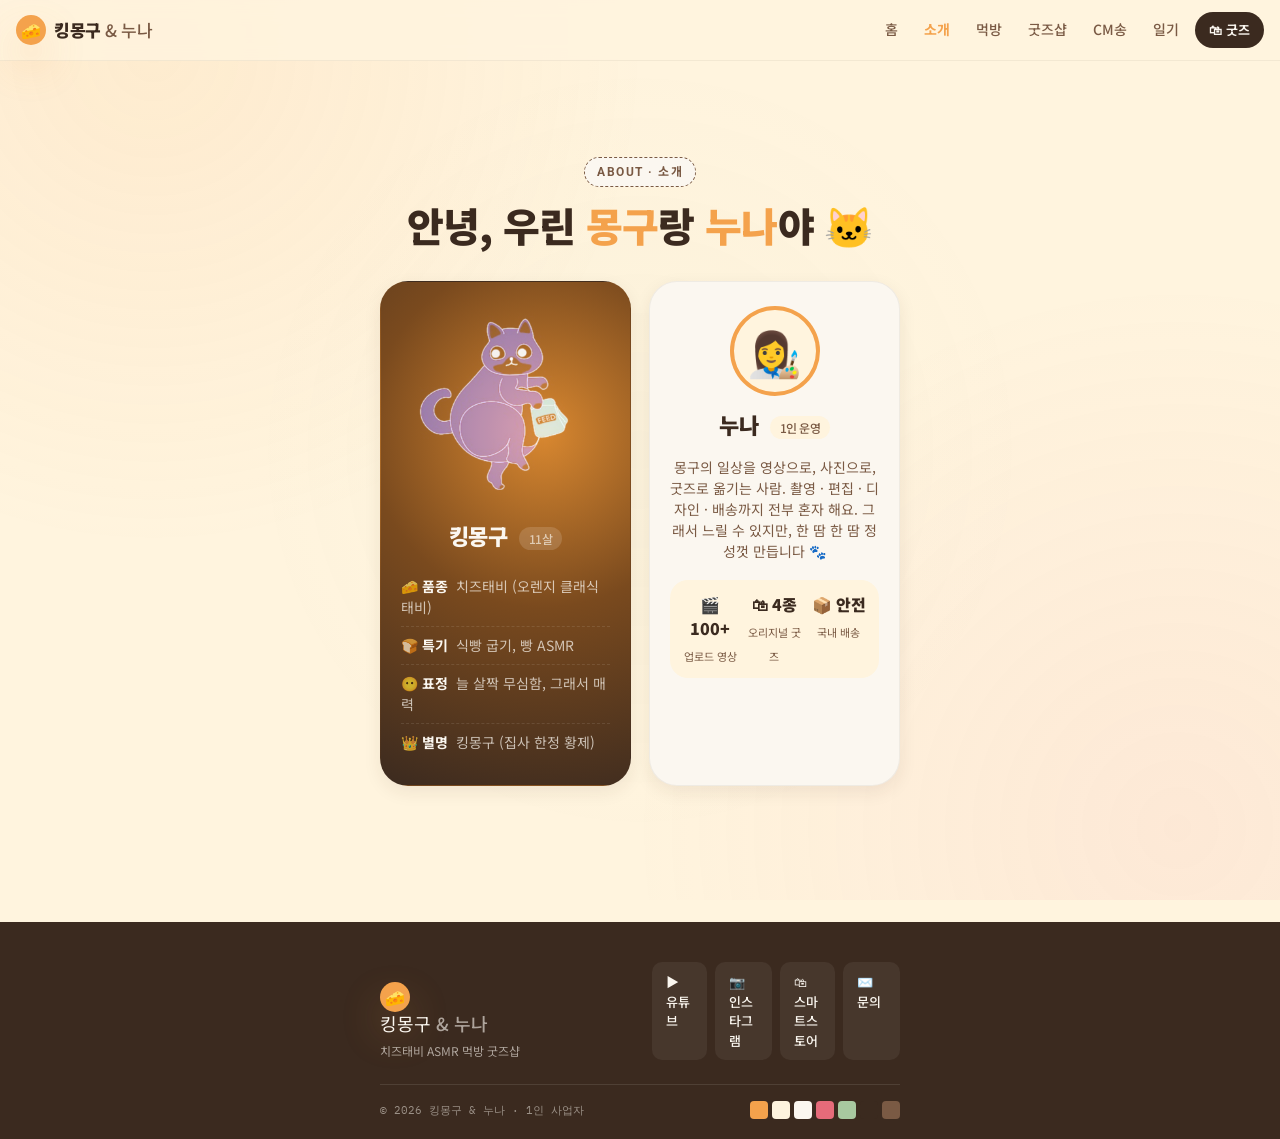
==== commit 719ff590: "Update: about page mongu card with hero-style dark background - mongu-card: dark warm gradient (matc" ====
--- a/about.html
+++ b/about.html
@@ -46,7 +46,7 @@
   <div class="about-grid">
     <div class="about-card mongu-card">
       <img class="about-mongu" src="./assets/mongu.png" alt="킹몽구" />
-      <h3>킹몽구 <span class="age">5살</span></h3>
+      <h3>킹몽구 <span class="age">11살</span></h3>
       <ul class="facts">
         <li>🧀 <b>품종</b> 치즈태비 (오렌지 클래식 태비)</li>
         <li>🍞 <b>특기</b> 식빵 굽기, 빵 ASMR</li>
--- a/styles.css
+++ b/styles.css
@@ -324,10 +324,27 @@
   margin-left: 6px; vertical-align: middle;
 }
 .about-mongu {
-  width: 140px; height: 154px;
-  margin: 0 auto;
-  mix-blend-mode: multiply;
-}
+  width: 220px; height: auto;
+  margin: 0 auto;
+  mix-blend-mode: screen;
+  display: block;
+}
+
+/* 킹몽구 카드 — 히어로처럼 어두운 배경 */
+.mongu-card {
+  background:
+    radial-gradient(circle at 65% 30%, #D98830 0%, #7A4A1E 45%, var(--bean) 100%);
+  border-color: transparent;
+  overflow: hidden;
+}
+.mongu-card h3 { color: var(--paper); }
+.mongu-card .age {
+  background: rgba(251,247,240,.15);
+  color: rgba(251,247,240,.65);
+}
+.mongu-card .facts { color: rgba(251,247,240,.72); }
+.mongu-card .facts li { border-bottom-color: rgba(251,247,240,.1); }
+.mongu-card .facts b  { color: var(--paper); }
 .facts {
   list-style: none; padding: 0; margin: 0;
   text-align: left;
